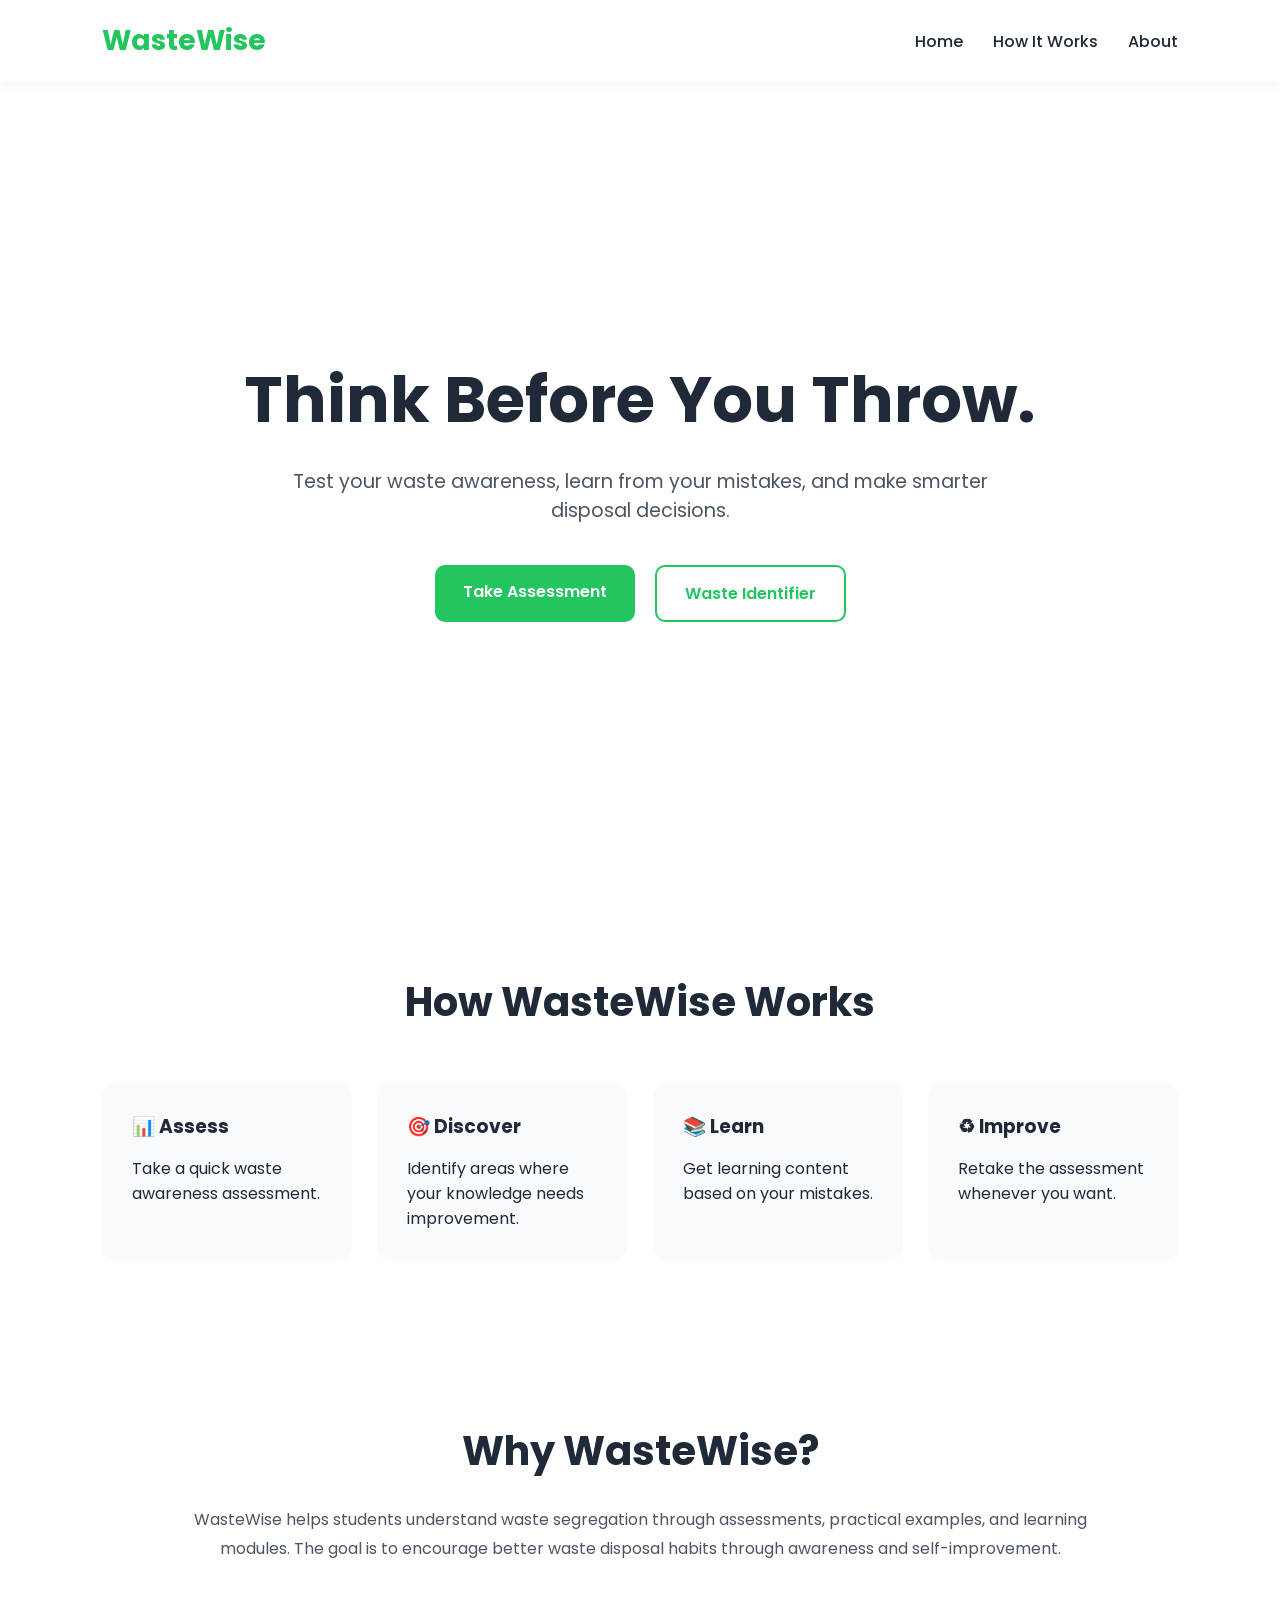
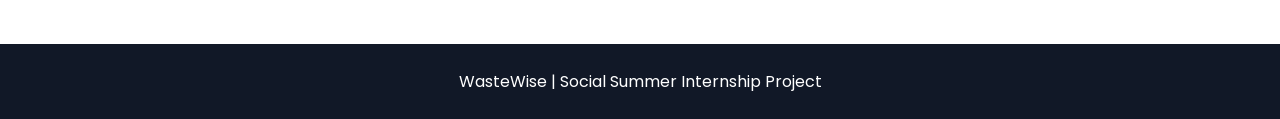
==== index.html @ 610878ec "Add files via upload" ====
<!DOCTYPE html>
<html lang="en">
<head>
    <meta charset="UTF-8">
    <meta name="viewport" content="width=device-width, initial-scale=1.0">
    <title>WasteWise</title>

    <link rel="stylesheet" href="style.css">

    <link href="https://fonts.googleapis.com/css2?family=Poppins:wght@300;400;500;600;700&display=swap" rel="stylesheet">
</head>
<body>

    <!-- Navbar -->
    <nav>
        <div class="logo">WasteWise</div>

        <ul>
            <li><a href="#">Home</a></li>
            <li><a href="#how">How It Works</a></li>
            <li><a href="#about">About</a></li>
        </ul>
    </nav>

    <!-- Hero Section -->
    <section class="hero">

        <h1>Think Before You Throw.</h1>

        <p>
            Test your waste awareness, learn from your mistakes,
            and make smarter disposal decisions.
        </p>

        <div class="buttons">
            <a href="assessment.html" class="btn primary">
                Take Assessment
            </a>

            <a href="identifier.html" class="btn secondary">
                Waste Identifier
            </a>
        </div>

    </section>

    <!-- How It Works -->
    <section id="how" class="how-section">

        <h2>How WasteWise Works</h2>

        <div class="cards">

            <div class="card">
                <h3>📊 Assess</h3>
                <p>Take a quick waste awareness assessment.</p>
            </div>

            <div class="card">
                <h3>🎯 Discover</h3>
                <p>Identify areas where your knowledge needs improvement.</p>
            </div>

            <div class="card">
                <h3>📚 Learn</h3>
                <p>Get learning content based on your mistakes.</p>
            </div>

            <div class="card">
                <h3>♻ Improve</h3>
                <p>Retake the assessment whenever you want.</p>
            </div>

        </div>

    </section>

    <!-- About -->
    <section id="about" class="about">

        <h2>Why WasteWise?</h2>

        <p>
            WasteWise helps students understand waste segregation through
            assessments, practical examples, and learning modules.
            The goal is to encourage better waste disposal habits through
            awareness and self-improvement.
        </p>

    </section>

    <!-- Footer -->
    <footer>
        <p>WasteWise | Social Summer Internship Project</p>
    </footer>

</body>
</html>
---- style.css ----
*{
    margin:0;
    padding:0;
    box-sizing:border-box;
    font-family:'Poppins',sans-serif;
}

body{
    background:#ffffff;
    color:#1f2937;
}

/* Navbar */

nav{
    display:flex;
    justify-content:space-between;
    align-items:center;

    padding:20px 8%;
    background:white;

    box-shadow:0 2px 10px rgba(0,0,0,0.05);

    position:sticky;
    top:0;
}

.logo{
    font-size:28px;
    font-weight:700;
    color:#22c55e;
}

nav ul{
    display:flex;
    list-style:none;
    gap:30px;
}

nav a{
    text-decoration:none;
    color:#1f2937;
    font-weight:500;
}

/* Hero */

.hero{
    min-height:90vh;

    display:flex;
    flex-direction:column;

    justify-content:center;
    align-items:center;

    text-align:center;

    padding:20px;
}

.hero h1{
    font-size:4rem;
    margin-bottom:20px;
}

.hero p{
    max-width:700px;
    font-size:1.2rem;
    color:#4b5563;
    margin-bottom:40px;
}

.buttons{
    display:flex;
    gap:20px;
}

.btn{
    padding:14px 28px;
    border-radius:10px;
    text-decoration:none;
    font-weight:600;

    transition:0.3s;
}

.primary{
    background:#22c55e;
    color:white;
}

.primary:hover{
    background:#16a34a;
}

.secondary{
    border:2px solid #22c55e;
    color:#22c55e;
}

.secondary:hover{
    background:#22c55e;
    color:white;
}

/* How It Works */

.how-section{
    padding:80px 8%;
}

.how-section h2{
    text-align:center;
    margin-bottom:50px;
    font-size:2.5rem;
}

.cards{
    display:grid;
    grid-template-columns:repeat(auto-fit,minmax(250px,1fr));
    gap:25px;
}

.card{
    background:#f8fafc;

    padding:30px;

    border-radius:15px;

    transition:0.3s;
}

.card:hover{
    transform:translateY(-5px);
}

.card h3{
    margin-bottom:15px;
}

/* About */

.about{
    padding:80px 15%;
    text-align:center;
}

.about h2{
    margin-bottom:25px;
    font-size:2.5rem;
}

.about p{
    color:#4b5563;
    line-height:1.8;
}

/* Footer */

footer{
    background:#111827;
    color:white;

    text-align:center;

    padding:25px;
}
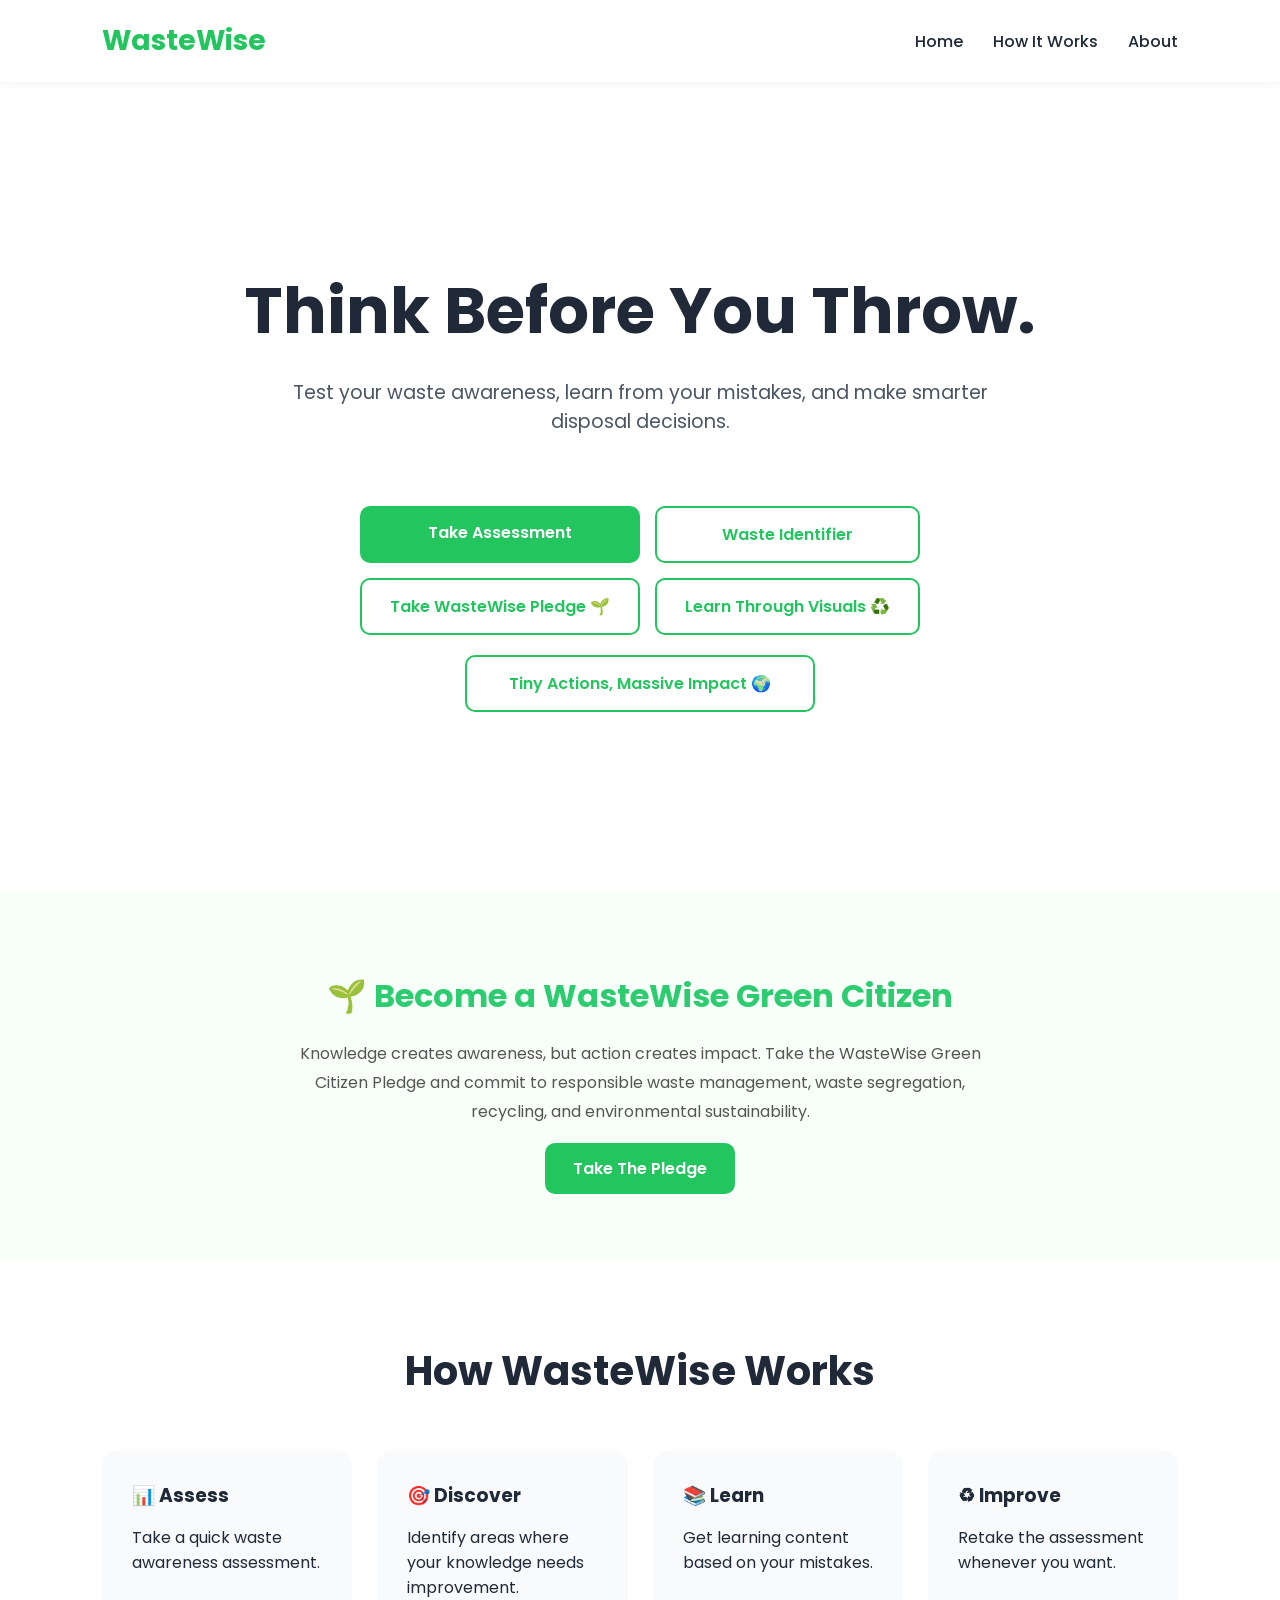
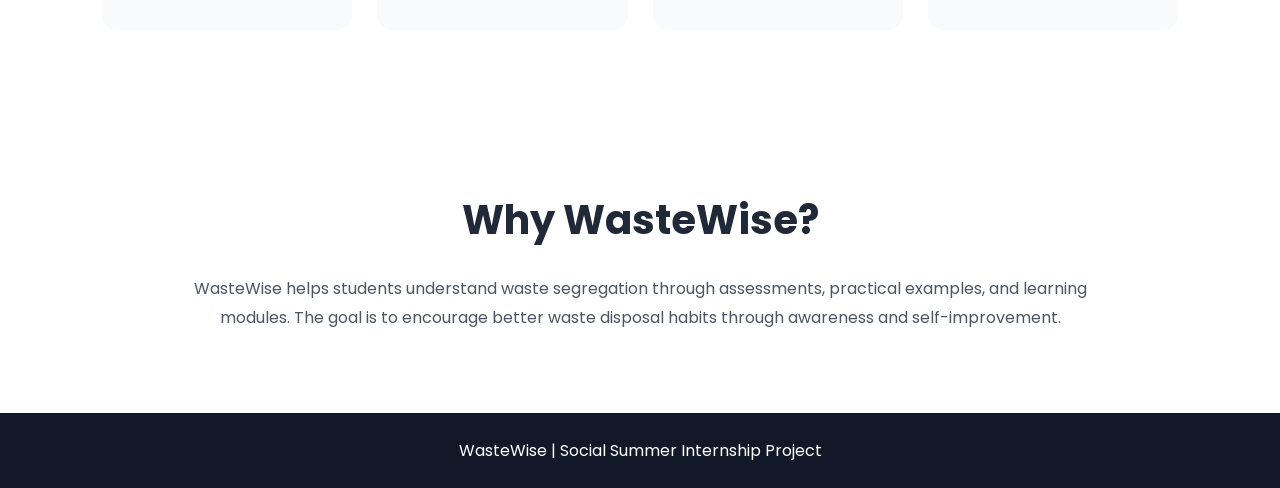
==== commit c22aee6b: "Add files via upload" ====
--- a/index.html
+++ b/index.html
@@ -1,98 +1,111 @@
-<!DOCTYPE html>
+<!doctype html>
 <html lang="en">
-<head>
-    <meta charset="UTF-8">
-    <meta name="viewport" content="width=device-width, initial-scale=1.0">
+  <head>
+    <meta charset="UTF-8" />
+    <meta name="viewport" content="width=device-width, initial-scale=1.0" />
     <title>WasteWise</title>
 
-    <link rel="stylesheet" href="style.css">
+    <link rel="stylesheet" href="style.css" />
 
-    <link href="https://fonts.googleapis.com/css2?family=Poppins:wght@300;400;500;600;700&display=swap" rel="stylesheet">
-</head>
-<body>
-
+    <link
+      href="https://fonts.googleapis.com/css2?family=Poppins:wght@300;400;500;600;700&display=swap"
+      rel="stylesheet"
+    />
+  </head>
+  <body>
     <!-- Navbar -->
     <nav>
-        <div class="logo">WasteWise</div>
+      <div class="logo">WasteWise</div>
 
-        <ul>
-            <li><a href="#">Home</a></li>
-            <li><a href="#how">How It Works</a></li>
-            <li><a href="#about">About</a></li>
-        </ul>
+      <ul>
+        <li><a href="#">Home</a></li>
+        <li><a href="#how">How It Works</a></li>
+        <li><a href="#about">About</a></li>
+      </ul>
     </nav>
 
     <!-- Hero Section -->
     <section class="hero">
+      <h1>Think Before You Throw.</h1>
 
-        <h1>Think Before You Throw.</h1>
+      <p>
+        Test your waste awareness, learn from your mistakes, and make smarter
+        disposal decisions.
+      </p>
 
-        <p>
-            Test your waste awareness, learn from your mistakes,
-            and make smarter disposal decisions.
-        </p>
+      <div class="buttons">
+        <a href="assessment.html" class="btn primary"> Take Assessment </a>
 
-        <div class="buttons">
-            <a href="assessment.html" class="btn primary">
-                Take Assessment
-            </a>
+        <a href="identifier.html" class="btn secondary"> Waste Identifier </a>
 
-            <a href="identifier.html" class="btn secondary">
-                Waste Identifier
-            </a>
-        </div>
+        <a href="pledge.html" class="btn secondary"> Take WasteWise Pledge 🌱 </a>
 
+        <a href="visuals.html" class="btn secondary"> Learn Through Visuals ♻️ </a>
+
+      </div>
+
+      <div class="tiny-action-container">
+
+    <a href="actions.html" class="btn secondary"> Tiny Actions, Massive Impact 🌍 </a>
+
+</div>
+    </section>
+
+    <section class="pledge-section">
+      <h2>🌱 Become a WasteWise Green Citizen</h2>
+
+      <p>
+        Knowledge creates awareness, but action creates impact. Take the
+        WasteWise Green Citizen Pledge and commit to responsible waste
+        management, waste segregation, recycling, and environmental
+        sustainability.
+      </p>
+
+      <a href="pledge.html" class="btn primary"> Take The Pledge </a>
     </section>
 
     <!-- How It Works -->
     <section id="how" class="how-section">
+      <h2>How WasteWise Works</h2>
 
-        <h2>How WasteWise Works</h2>
-
-        <div class="cards">
-
-            <div class="card">
-                <h3>📊 Assess</h3>
-                <p>Take a quick waste awareness assessment.</p>
-            </div>
-
-            <div class="card">
-                <h3>🎯 Discover</h3>
-                <p>Identify areas where your knowledge needs improvement.</p>
-            </div>
-
-            <div class="card">
-                <h3>📚 Learn</h3>
-                <p>Get learning content based on your mistakes.</p>
-            </div>
-
-            <div class="card">
-                <h3>♻ Improve</h3>
-                <p>Retake the assessment whenever you want.</p>
-            </div>
-
+      <div class="cards">
+        <div class="card">
+          <h3>📊 Assess</h3>
+          <p>Take a quick waste awareness assessment.</p>
         </div>
 
+        <div class="card">
+          <h3>🎯 Discover</h3>
+          <p>Identify areas where your knowledge needs improvement.</p>
+        </div>
+
+        <div class="card">
+          <h3>📚 Learn</h3>
+          <p>Get learning content based on your mistakes.</p>
+        </div>
+
+        <div class="card">
+          <h3>♻ Improve</h3>
+          <p>Retake the assessment whenever you want.</p>
+        </div>
+      </div>
     </section>
 
     <!-- About -->
     <section id="about" class="about">
+      <h2>Why WasteWise?</h2>
 
-        <h2>Why WasteWise?</h2>
-
-        <p>
-            WasteWise helps students understand waste segregation through
-            assessments, practical examples, and learning modules.
-            The goal is to encourage better waste disposal habits through
-            awareness and self-improvement.
-        </p>
-
+      <p>
+        WasteWise helps students understand waste segregation through
+        assessments, practical examples, and learning modules. The goal is to
+        encourage better waste disposal habits through awareness and
+        self-improvement.
+      </p>
     </section>
 
     <!-- Footer -->
     <footer>
-        <p>WasteWise | Social Summer Internship Project</p>
+      <p>WasteWise | Social Summer Internship Project</p>
     </footer>
-
-</body>
-</html>+  </body>
+</html>
--- a/style.css
+++ b/style.css
@@ -73,8 +73,16 @@
 }
 
 .buttons{
-    display:flex;
-    gap:20px;
+
+    display:grid;
+
+    grid-template-columns: repeat(2, auto);
+
+    gap:15px;
+
+    justify-content:center;
+
+    margin-top:30px;
 }
 
 .btn{
@@ -167,4 +175,52 @@
     text-align:center;
 
     padding:25px;
+}
+
+.pledge-section{
+
+    text-align:center;
+
+    padding:80px 20px;
+
+    background:#f8fff8;
+
+}
+
+.pledge-section h2{
+
+    font-size:2rem;
+
+    color:#2ecc71;
+
+    margin-bottom:20px;
+
+}
+
+.pledge-section p{
+
+    max-width:700px;
+
+    margin:auto;
+
+    line-height:1.8;
+
+    color:#555;
+
+    margin-bottom:30px;
+
+}
+
+.tiny-action-container{
+
+    display:flex;
+
+    justify-content:center;
+
+    margin-top:20px;
+}
+
+.tiny-action-container .btn{
+
+    width:350px;
 }
